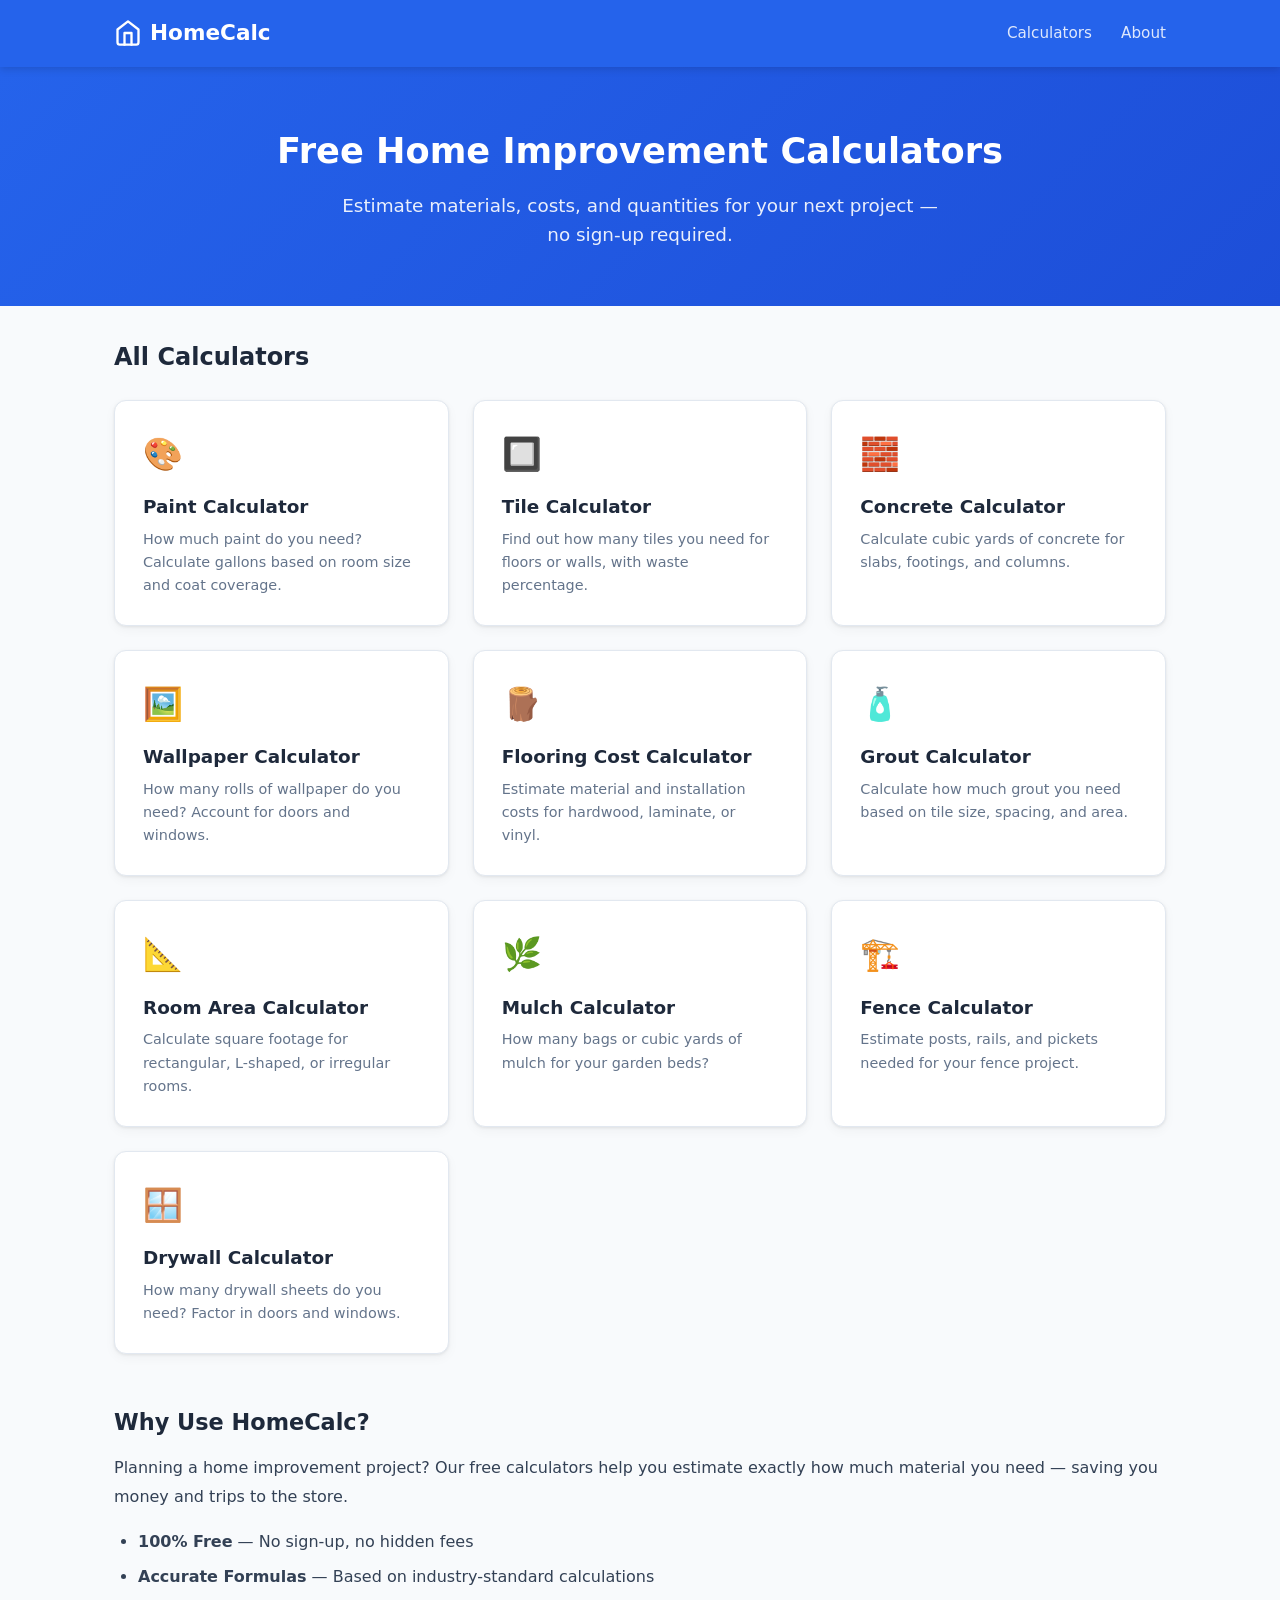
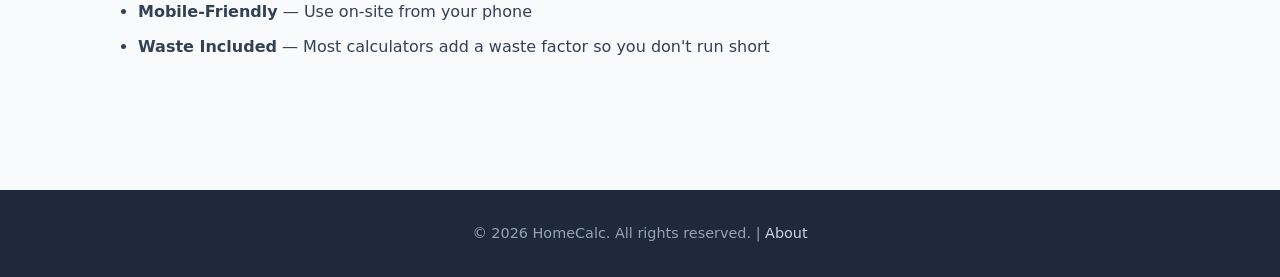
==== index.html @ 6d2d9654 "Initial commit - 10 home improvement calculators" ====
<!DOCTYPE html>
<html lang="en">
<head>
  <meta charset="UTF-8">
  <meta name="viewport" content="width=device-width,initial-scale=1">
  <title>HomeCalc — Free Home Improvement Calculators</title>
  <meta name="description" content="Free online calculators for paint, tile, concrete, wallpaper, flooring, grout, mulch, fencing, and more. Plan your home project in seconds.">
  <link rel="canonical" href="https://homecalc.github.io/">
  <link rel="stylesheet" href="css/style.css">
  <script type="application/ld+json">
  {
    "@context": "https://schema.org",
    "@type": "WebSite",
    "name": "HomeCalc",
    "url": "https://homecalc.github.io/",
    "description": "Free online home improvement calculators",
    "potentialAction": {
      "@type": "SearchAction",
      "target": "https://homecalc.github.io/?q={search_term_string}",
      "query-input": "required name=search_term_string"
    }
  }
  </script>
</head>
<body>

<header class="site-header">
  <div class="wrap">
    <a href="/" class="logo">
      <svg viewBox="0 0 24 24" fill="none" stroke="currentColor" stroke-width="2" stroke-linecap="round" stroke-linejoin="round"><path d="M3 9l9-7 9 7v11a2 2 0 0 1-2 2H5a2 2 0 0 1-2-2z"/><polyline points="9 22 9 12 15 12 15 22"/></svg>
      HomeCalc
    </a>
    <nav>
      <a href="/">Calculators</a>
      <a href="/about.html">About</a>
    </nav>
  </div>
</header>

<section class="hero">
  <h1>Free Home Improvement Calculators</h1>
  <p>Estimate materials, costs, and quantities for your next project — no sign-up required.</p>
</section>

<main class="wrap">

  <!-- AD SLOT: Paste your AdSense code here --><div class="ad-slot"></div>

  <h2>All Calculators</h2>
  <div class="calc-grid">

    <a href="paint-calculator.html" class="calc-card">
      <div class="icon">🎨</div>
      <h2>Paint Calculator</h2>
      <p>How much paint do you need? Calculate gallons based on room size and coat coverage.</p>
    </a>

    <a href="tile-calculator.html" class="calc-card">
      <div class="icon">🔲</div>
      <h2>Tile Calculator</h2>
      <p>Find out how many tiles you need for floors or walls, with waste percentage.</p>
    </a>

    <a href="concrete-calculator.html" class="calc-card">
      <div class="icon">🧱</div>
      <h2>Concrete Calculator</h2>
      <p>Calculate cubic yards of concrete for slabs, footings, and columns.</p>
    </a>

    <a href="wallpaper-calculator.html" class="calc-card">
      <div class="icon">🖼️</div>
      <h2>Wallpaper Calculator</h2>
      <p>How many rolls of wallpaper do you need? Account for doors and windows.</p>
    </a>

    <a href="flooring-calculator.html" class="calc-card">
      <div class="icon">🪵</div>
      <h2>Flooring Cost Calculator</h2>
      <p>Estimate material and installation costs for hardwood, laminate, or vinyl.</p>
    </a>

    <a href="grout-calculator.html" class="calc-card">
      <div class="icon">🧴</div>
      <h2>Grout Calculator</h2>
      <p>Calculate how much grout you need based on tile size, spacing, and area.</p>
    </a>

    <a href="room-area-calculator.html" class="calc-card">
      <div class="icon">📐</div>
      <h2>Room Area Calculator</h2>
      <p>Calculate square footage for rectangular, L-shaped, or irregular rooms.</p>
    </a>

    <a href="mulch-calculator.html" class="calc-card">
      <div class="icon">🌿</div>
      <h2>Mulch Calculator</h2>
      <p>How many bags or cubic yards of mulch for your garden beds?</p>
    </a>

    <a href="fence-calculator.html" class="calc-card">
      <div class="icon">🏗️</div>
      <h2>Fence Calculator</h2>
      <p>Estimate posts, rails, and pickets needed for your fence project.</p>
    </a>

    <a href="drywall-calculator.html" class="calc-card">
      <div class="icon">🪟</div>
      <h2>Drywall Calculator</h2>
      <p>How many drywall sheets do you need? Factor in doors and windows.</p>
    </a>

  </div>

  <!-- AD SLOT: Paste your AdSense code here --><div class="ad-slot"></div>

  <section class="info-section">
    <h2>Why Use HomeCalc?</h2>
    <p>Planning a home improvement project? Our free calculators help you estimate exactly how much material you need — saving you money and trips to the store.</p>
    <ul>
      <li><strong>100% Free</strong> — No sign-up, no hidden fees</li>
      <li><strong>Accurate Formulas</strong> — Based on industry-standard calculations</li>
      <li><strong>Mobile-Friendly</strong> — Use on-site from your phone</li>
      <li><strong>Waste Included</strong> — Most calculators add a waste factor so you don't run short</li>
    </ul>
  </section>

</main>

<footer class="site-footer">
  <p>&copy; 2026 HomeCalc. All rights reserved. | <a href="/about.html">About</a></p>
</footer>

<script src="js/main.js"></script>
</body>
</html>
---- css/style.css ----
*,*::before,*::after{box-sizing:border-box;margin:0;padding:0}
:root{
  --primary:#2563eb;
  --primary-dark:#1d4ed8;
  --accent:#f59e0b;
  --bg:#f8fafc;
  --card:#fff;
  --text:#1e293b;
  --muted:#64748b;
  --border:#e2e8f0;
  --radius:12px;
  --shadow:0 1px 3px rgba(0,0,0,.08),0 4px 12px rgba(0,0,0,.04);
  --max-w:1100px;
}
html{font-size:16px;scroll-behavior:smooth}
body{font-family:'Segoe UI',system-ui,-apple-system,sans-serif;background:var(--bg);color:var(--text);line-height:1.6}

/* HEADER */
.site-header{background:var(--primary);color:#fff;padding:1rem 0;position:sticky;top:0;z-index:100;box-shadow:0 2px 8px rgba(0,0,0,.15)}
.site-header .wrap{max-width:var(--max-w);margin:auto;padding:0 1.5rem;display:flex;align-items:center;justify-content:space-between}
.site-header a{color:#fff;text-decoration:none}
.logo{font-size:1.35rem;font-weight:700;display:flex;align-items:center;gap:.5rem}
.logo svg{width:28px;height:28px}
nav a{margin-left:1.5rem;font-size:.95rem;opacity:.85;transition:opacity .2s}
nav a:hover{opacity:1}

/* HERO */
.hero{background:linear-gradient(135deg,var(--primary),var(--primary-dark));color:#fff;padding:3.5rem 1.5rem;text-align:center}
.hero h1{font-size:2.2rem;margin-bottom:.75rem}
.hero p{font-size:1.15rem;opacity:.9;max-width:600px;margin:auto}

/* MAIN */
.wrap{max-width:var(--max-w);margin:auto;padding:2rem 1.5rem}

/* CALCULATOR GRID (homepage) */
.calc-grid{display:grid;grid-template-columns:repeat(auto-fill,minmax(280px,1fr));gap:1.5rem;margin-top:1.5rem}
.calc-card{background:var(--card);border:1px solid var(--border);border-radius:var(--radius);padding:1.75rem;text-decoration:none;color:var(--text);transition:transform .2s,box-shadow .2s;box-shadow:var(--shadow)}
.calc-card:hover{transform:translateY(-3px);box-shadow:0 6px 20px rgba(0,0,0,.1)}
.calc-card .icon{font-size:2rem;margin-bottom:.75rem}
.calc-card h2{font-size:1.15rem;margin-bottom:.4rem}
.calc-card p{font-size:.9rem;color:var(--muted)}

/* CALCULATOR PAGE LAYOUT */
.calc-page{display:grid;grid-template-columns:1fr 1fr;gap:2.5rem;margin:2rem 0}
@media(max-width:768px){.calc-page{grid-template-columns:1fr}}
.calc-form{background:var(--card);border:1px solid var(--border);border-radius:var(--radius);padding:2rem;box-shadow:var(--shadow)}
.calc-result{background:var(--card);border:1px solid var(--border);border-radius:var(--radius);padding:2rem;box-shadow:var(--shadow);display:flex;flex-direction:column;justify-content:center;align-items:center;text-align:center;min-height:200px}
.calc-result .big-number{font-size:3rem;font-weight:700;color:var(--primary);line-height:1.2}
.calc-result .unit{font-size:1.1rem;color:var(--muted);margin-top:.25rem}
.calc-result .detail{margin-top:1rem;font-size:.95rem;color:var(--muted)}

/* FORMS */
label{display:block;font-weight:600;margin-bottom:.35rem;font-size:.95rem}
input[type="number"],select{width:100%;padding:.65rem .85rem;border:1px solid var(--border);border-radius:8px;font-size:1rem;margin-bottom:1.15rem;transition:border-color .2s}
input[type="number"]:focus,select:focus{outline:none;border-color:var(--primary);box-shadow:0 0 0 3px rgba(37,99,235,.15)}
.input-group{position:relative}
.input-group .suffix{position:absolute;right:.85rem;top:50%;transform:translateY(-50%);color:var(--muted);font-size:.9rem;pointer-events:none}
.btn{display:inline-block;background:var(--primary);color:#fff;border:none;padding:.75rem 2rem;border-radius:8px;font-size:1.05rem;font-weight:600;cursor:pointer;transition:background .2s;width:100%}
.btn:hover{background:var(--primary-dark)}

/* INFO SECTION */
.info-section{margin:3rem 0;line-height:1.8}
.info-section h2{font-size:1.4rem;margin-bottom:.75rem;color:var(--text)}
.info-section h3{font-size:1.15rem;margin:1.5rem 0 .5rem}
.info-section p{margin-bottom:1rem;color:#334155}
.info-section ul{margin:0 0 1rem 1.5rem}
.info-section li{margin-bottom:.4rem;color:#334155}

/* FAQ */
.faq{margin:2.5rem 0}
.faq h2{font-size:1.4rem;margin-bottom:1rem}
.faq-item{border:1px solid var(--border);border-radius:8px;margin-bottom:.75rem;overflow:hidden}
.faq-q{padding:1rem 1.25rem;font-weight:600;cursor:pointer;display:flex;justify-content:space-between;align-items:center;background:var(--card)}
.faq-q::after{content:'+';font-size:1.3rem;color:var(--muted);transition:transform .2s}
.faq-item.open .faq-q::after{transform:rotate(45deg)}
.faq-a{padding:0 1.25rem;max-height:0;overflow:hidden;transition:max-height .3s ease,padding .3s ease}
.faq-item.open .faq-a{max-height:300px;padding:0 1.25rem 1rem}

/* BREADCRUMB */
.breadcrumb{font-size:.9rem;color:var(--muted);margin-bottom:1rem}
.breadcrumb a{color:var(--primary);text-decoration:none}
.breadcrumb a:hover{text-decoration:underline}

/* FOOTER */
.site-footer{background:#1e293b;color:#94a3b8;text-align:center;padding:2rem 1.5rem;margin-top:3rem;font-size:.9rem}
.site-footer a{color:#cbd5e1;text-decoration:none}
.site-footer a:hover{color:#fff}

/* AD SLOT — hidden until you paste your AdSense code */
.ad-slot:empty{display:none}
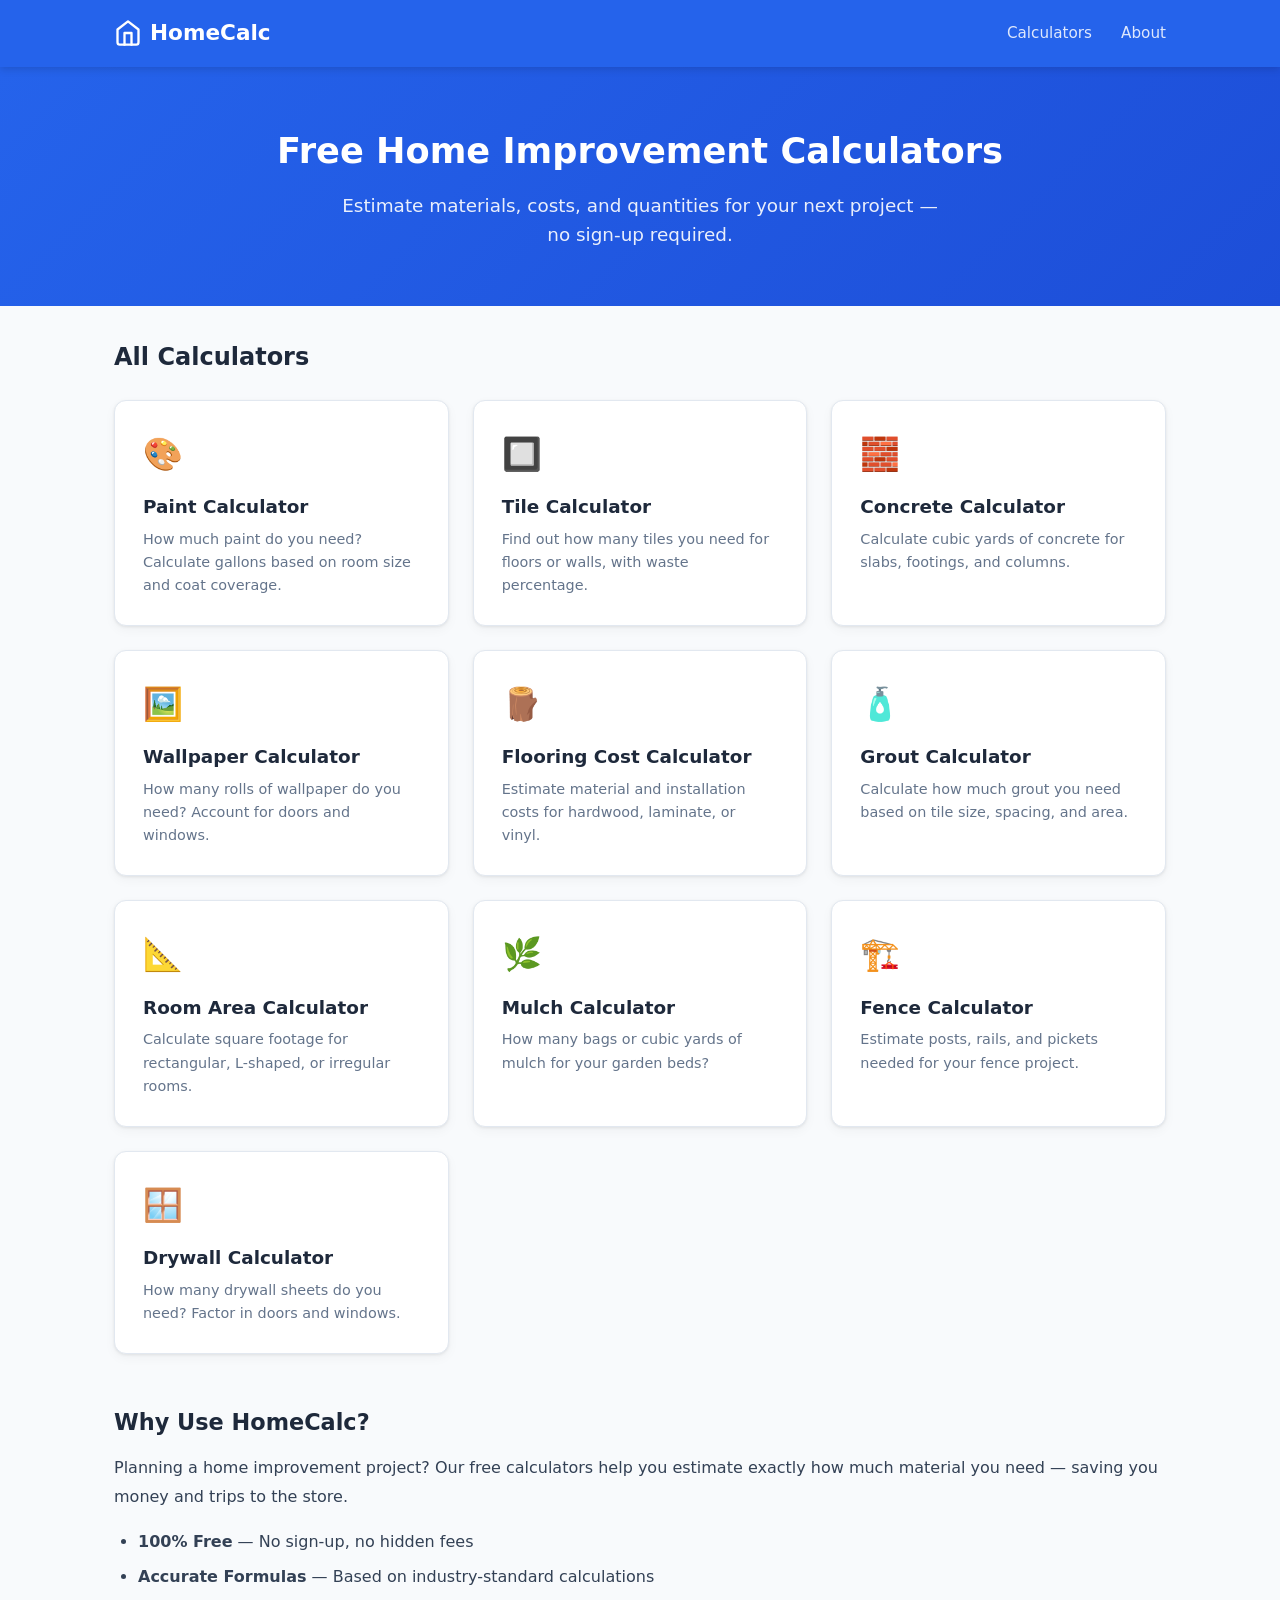
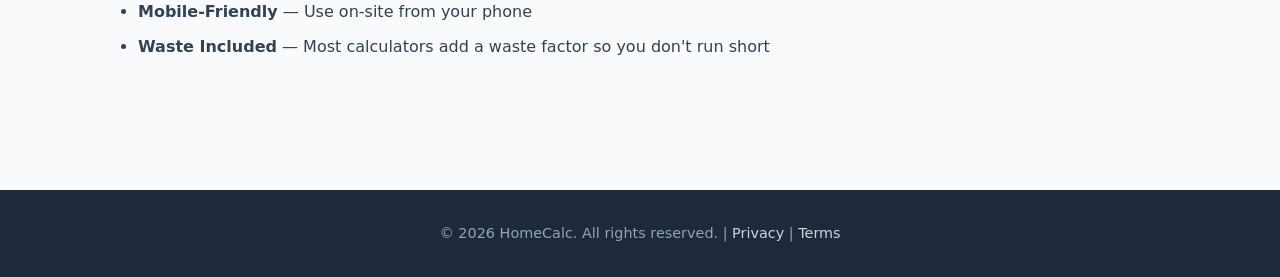
==== commit 054eff3f: "Add privacy policy and terms of use pages" ====
--- a/index.html
+++ b/index.html
@@ -1,38 +1,56 @@
-<!DOCTYPE html>
+﻿<!DOCTYPE html>
 <html lang="en">
 <head>
   <meta charset="UTF-8">
   <meta name="viewport" content="width=device-width,initial-scale=1">
+  <meta name="google-site-verification" content="Q2AYI2MsqWTyny8c1B74LeUb4-TZkfvewmYH_w3mawo" />
   <title>HomeCalc — Free Home Improvement Calculators</title>
   <meta name="description" content="Free online calculators for paint, tile, concrete, wallpaper, flooring, grout, mulch, fencing, and more. Plan your home project in seconds.">
-  <link rel="canonical" href="https://homecalc.github.io/">
+    <link rel="icon" href="data:image/svg+xml,%3Csvg xmlns='http://www.w3.org/2000/svg' viewBox='0 0 100 100'%3E%3Ctext y='.9em' font-size='90'%3E%F0%9F%8F%A0%3C/text%3E%3C/svg%3E">
+  <link rel="canonical" href="https://medabrigh93.github.io/homecalc-/">
+  <meta property="og:type" content="website">
+  <meta property="og:title" content="HomeCalc - Free Home Improvement Calculators">
+  <meta property="og:description" content="Free online calculators for paint, tile, concrete, wallpaper, flooring, grout, mulch, fencing, and more.">
+  <meta property="og:url" content="https://medabrigh93.github.io/homecalc-/">
+  <meta property="og:site_name" content="HomeCalc">
+  <meta name="twitter:card" content="summary">
+  <meta name="twitter:title" content="HomeCalc - Free Home Improvement Calculators">
+  <meta name="twitter:description" content="Free online calculators for paint, tile, concrete, wallpaper, flooring, grout, mulch, fencing, and more.">
   <link rel="stylesheet" href="css/style.css">
   <script type="application/ld+json">
   {
     "@context": "https://schema.org",
     "@type": "WebSite",
     "name": "HomeCalc",
-    "url": "https://homecalc.github.io/",
+    "url": "https://medabrigh93.github.io/homecalc-/",
     "description": "Free online home improvement calculators",
     "potentialAction": {
       "@type": "SearchAction",
-      "target": "https://homecalc.github.io/?q={search_term_string}",
+      "target": "https://medabrigh93.github.io/homecalc-/?q={search_term_string}",
       "query-input": "required name=search_term_string"
     }
   }
+  </script>
+<!-- Google tag (gtag.js) -->
+  <script async src="https://www.googletagmanager.com/gtag/js?id=G-N9TH2XX9B9"></script>
+  <script>
+    window.dataLayer = window.dataLayer || [];
+    function gtag(){dataLayer.push(arguments);}
+    gtag('js', new Date());
+    gtag('config', 'G-N9TH2XX9B9');
   </script>
 </head>
 <body>
 
 <header class="site-header">
   <div class="wrap">
-    <a href="/" class="logo">
+    <a href="./" class="logo">
       <svg viewBox="0 0 24 24" fill="none" stroke="currentColor" stroke-width="2" stroke-linecap="round" stroke-linejoin="round"><path d="M3 9l9-7 9 7v11a2 2 0 0 1-2 2H5a2 2 0 0 1-2-2z"/><polyline points="9 22 9 12 15 12 15 22"/></svg>
       HomeCalc
     </a>
     <nav>
-      <a href="/">Calculators</a>
-      <a href="/about.html">About</a>
+      <a href="./">Calculators</a>
+      <a href="about.html">About</a>
     </nav>
   </div>
 </header>
@@ -127,9 +145,9 @@
 </main>
 
 <footer class="site-footer">
-  <p>&copy; 2026 HomeCalc. All rights reserved. | <a href="/about.html">About</a></p>
+  <p>&copy; 2026 HomeCalc. All rights reserved. | <a href="privacy.html">Privacy</a> | <a href="terms.html">Terms</a></p>
 </footer>
 
-<script src="js/main.js"></script>
+<script src="js/main.js" defer></script>
 </body>
 </html>
